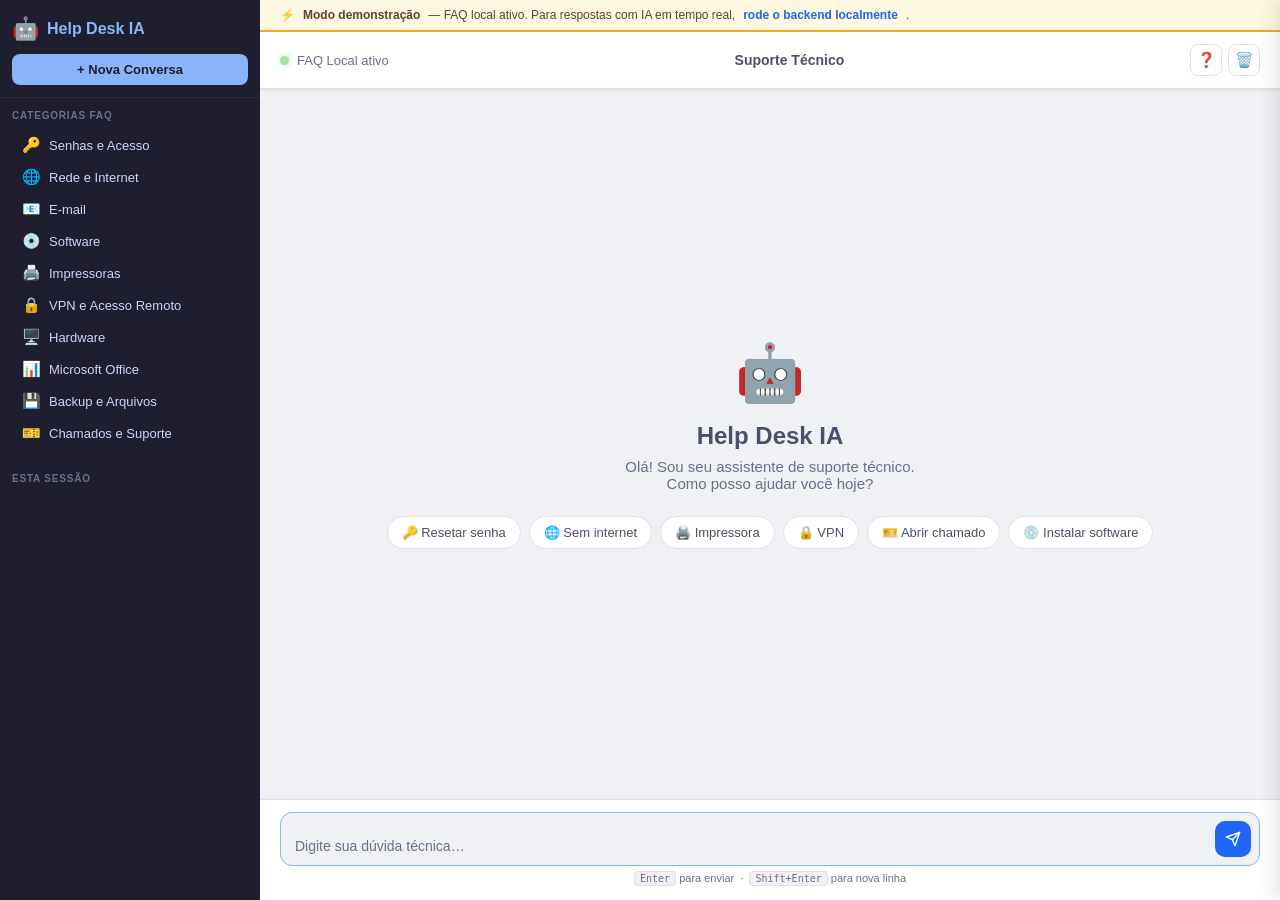
==== docs/index.html @ 4202dc55 "feat: add static demo for GitHub Pages (docs/) Deploy-ready frontend in docs/ folder with local FAQ " ====
<!DOCTYPE html>
<html lang="pt-BR">
<head>
  <meta charset="UTF-8" />
  <meta name="viewport" content="width=device-width, initial-scale=1.0" />
  <title>Help Desk IA</title>
  <link rel="stylesheet" href="css/style.css" />
  <style>
    .demo-banner {
      background: #fff8e1;
      border-bottom: 2px solid #f9a825;
      padding: 8px 20px;
      font-size: 12px;
      color: #5d4037;
      display: flex;
      align-items: center;
      gap: 8px;
      flex-shrink: 0;
    }
    .demo-banner a {
      color: #1e66f5;
      font-weight: 600;
      text-decoration: none;
    }
    .demo-banner a:hover { text-decoration: underline; }
  </style>
</head>
<body>

<div class="overlay" id="overlay" onclick="closeFaqDrawer()"></div>

<div class="app">

  <!-- ── Sidebar ─────────────────────────────────── -->
  <aside class="sidebar">
    <div class="sidebar-header">
      <div class="logo">
        <span class="logo-icon">🤖</span>
        <span class="logo-text">Help Desk IA</span>
      </div>
      <button class="new-chat-btn" id="newChatBtn">+ Nova Conversa</button>
    </div>

    <div class="sidebar-scroll">
      <div class="sidebar-section">
        <h3>Categorias FAQ</h3>
        <div id="faqCategories"></div>
      </div>

      <div class="sidebar-section">
        <h3>Esta sessão</h3>
        <div id="sessionsList"></div>
      </div>
    </div>
  </aside>

  <!-- ── Chat Main ────────────────────────────────── -->
  <main class="chat-main">

    <!-- Demo banner -->
    <div class="demo-banner">
      ⚡ <strong>Modo demonstração</strong> — FAQ local ativo. Para respostas com IA em tempo real,
      <a href="https://github.com/Twoopia/chatbot-helpdesk-ia" target="_blank">rode o backend localmente</a>.
    </div>

    <div class="chat-header">
      <div class="chat-status">
        <span class="status-dot" id="statusDot"></span>
        <span id="statusText">FAQ Local</span>
      </div>
      <span class="header-title">Suporte Técnico</span>
      <div class="chat-actions">
        <button class="btn-icon" title="Ver FAQ" onclick="openFaqDrawer()">❓</button>
        <button class="btn-icon" id="clearBtn" title="Limpar conversa">🗑️</button>
      </div>
    </div>

    <div class="messages-container" id="messagesContainer">
      <div class="welcome" id="welcomeScreen">
        <div class="welcome-icon">🤖</div>
        <h2>Help Desk IA</h2>
        <p>Olá! Sou seu assistente de suporte técnico.<br>Como posso ajudar você hoje?</p>
        <div class="quick-actions">
          <button class="quick-btn" onclick="sendQuick('Como resetar minha senha?')">🔑 Resetar senha</button>
          <button class="quick-btn" onclick="sendQuick('Estou sem acesso à internet')">🌐 Sem internet</button>
          <button class="quick-btn" onclick="sendQuick('Impressora não funciona')">🖨️ Impressora</button>
          <button class="quick-btn" onclick="sendQuick('Como conectar à VPN?')">🔒 VPN</button>
          <button class="quick-btn" onclick="sendQuick('Como abrir um chamado?')">🎫 Abrir chamado</button>
          <button class="quick-btn" onclick="sendQuick('Como instalar um programa?')">💿 Instalar software</button>
        </div>
      </div>
    </div>

    <div class="typing-indicator" id="typingIndicator" style="display:none">
      <div class="typing-dots"><span></span><span></span><span></span></div>
      <span class="typing-text">Buscando resposta…</span>
    </div>

    <div class="input-area">
      <div class="input-wrap">
        <textarea
          id="messageInput"
          placeholder="Digite sua dúvida técnica…"
          rows="1"
          autofocus
        ></textarea>
        <button class="send-btn" id="sendBtn">
          <svg viewBox="0 0 24 24" fill="none" stroke-width="2" stroke-linecap="round" stroke-linejoin="round">
            <line x1="22" y1="2" x2="11" y2="13"></line>
            <polygon points="22 2 15 22 11 13 2 9 22 2"></polygon>
          </svg>
        </button>
      </div>
      <div class="input-hint">
        <kbd>Enter</kbd> para enviar &nbsp;·&nbsp; <kbd>Shift+Enter</kbd> para nova linha
      </div>
    </div>
  </main>
</div>

<!-- ── FAQ Drawer ──────────────────────────────────── -->
<aside class="faq-drawer" id="faqDrawer">
  <div class="faq-drawer-header">
    <h3>Perguntas Frequentes</h3>
    <button class="faq-close" onclick="closeFaqDrawer()">✕</button>
  </div>
  <div class="faq-drawer-body" id="faqDrawerBody">
    <p style="color:var(--text-secondary);font-size:13px">Carregando FAQ…</p>
  </div>
</aside>

<script src="js/app.js"></script>
</body>
</html>
---- docs/css/style.css ----
:root {
  --sidebar-w: 260px;
  --sidebar-bg: #1e1e2e;
  --sidebar-text: #cdd6f4;
  --sidebar-muted: #6c7086;
  --sidebar-hover: #313244;
  --sidebar-active: #45475a;
  --accent: #89b4fa;
  --accent-dark: #74c7ec;
  --chat-bg: #eff1f5;
  --surface: #ffffff;
  --border: #dce0e8;
  --user-bg: #1e66f5;
  --user-text: #ffffff;
  --bot-bg: #ffffff;
  --bot-text: #4c4f69;
  --faq-bg: #e6f0ff;
  --faq-text: #1e66f5;
  --faq-border: #89b4fa;
  --error-bg: #fff1f0;
  --error-text: #c0392b;
  --text-primary: #4c4f69;
  --text-secondary: #6c6f85;
  --shadow-sm: 0 1px 3px rgba(0,0,0,.08);
  --shadow-md: 0 4px 12px rgba(0,0,0,.12);
  --radius: 12px;
  --radius-sm: 8px;
  --radius-msg: 18px;
  --font: -apple-system, BlinkMacSystemFont, "Segoe UI", Roboto, sans-serif;
}

*, *::before, *::after { box-sizing: border-box; margin: 0; padding: 0; }

html, body { height: 100%; overflow: hidden; }

body {
  font-family: var(--font);
  font-size: 14px;
  color: var(--text-primary);
  background: var(--chat-bg);
}

/* ── Layout ─────────────────────────────────────────── */
.app { display: flex; height: 100vh; }

/* ── Sidebar ─────────────────────────────────────────── */
.sidebar {
  width: var(--sidebar-w);
  background: var(--sidebar-bg);
  color: var(--sidebar-text);
  display: flex;
  flex-direction: column;
  flex-shrink: 0;
  overflow: hidden;
}

.sidebar-header {
  padding: 16px 12px 12px;
  border-bottom: 1px solid rgba(255,255,255,.06);
}

.logo {
  display: flex;
  align-items: center;
  gap: 8px;
  margin-bottom: 12px;
}

.logo-icon { font-size: 22px; }
.logo-text { font-size: 16px; font-weight: 700; color: var(--accent); }

.new-chat-btn {
  width: 100%;
  padding: 8px 12px;
  background: var(--accent);
  color: #1e1e2e;
  border: none;
  border-radius: var(--radius-sm);
  font-size: 13px;
  font-weight: 600;
  cursor: pointer;
  transition: opacity .15s;
}
.new-chat-btn:hover { opacity: .88; }

.sidebar-section { padding: 12px; }
.sidebar-section h3 {
  font-size: 10px;
  font-weight: 700;
  letter-spacing: .08em;
  text-transform: uppercase;
  color: var(--sidebar-muted);
  margin-bottom: 8px;
}

.sidebar-scroll { overflow-y: auto; flex: 1; }

.sidebar-scroll::-webkit-scrollbar { width: 4px; }
.sidebar-scroll::-webkit-scrollbar-thumb { background: rgba(255,255,255,.15); border-radius: 4px; }

/* Categories */
.cat-btn {
  display: flex;
  align-items: center;
  gap: 8px;
  width: 100%;
  padding: 7px 10px;
  background: none;
  border: none;
  border-radius: var(--radius-sm);
  color: var(--sidebar-text);
  font-size: 13px;
  cursor: pointer;
  text-align: left;
  transition: background .15s;
}
.cat-btn:hover { background: var(--sidebar-hover); }
.cat-icon { font-size: 15px; }

/* Sessions */
.session-item {
  display: flex;
  align-items: center;
  gap: 8px;
  padding: 8px 10px;
  border-radius: var(--radius-sm);
  cursor: pointer;
  transition: background .15s;
}
.session-item:hover { background: var(--sidebar-hover); }
.session-item.active { background: var(--sidebar-active); }

.session-title {
  flex: 1;
  font-size: 12px;
  color: var(--sidebar-text);
  white-space: nowrap;
  overflow: hidden;
  text-overflow: ellipsis;
}
.session-time {
  font-size: 10px;
  color: var(--sidebar-muted);
  flex-shrink: 0;
}

/* ── Chat Main ───────────────────────────────────────── */
.chat-main {
  flex: 1;
  display: flex;
  flex-direction: column;
  min-width: 0;
  background: var(--chat-bg);
}

.chat-header {
  display: flex;
  align-items: center;
  justify-content: space-between;
  padding: 12px 20px;
  background: var(--surface);
  border-bottom: 1px solid var(--border);
  box-shadow: var(--shadow-sm);
  flex-shrink: 0;
}

.chat-status { display: flex; align-items: center; gap: 8px; }

.status-dot {
  width: 9px;
  height: 9px;
  border-radius: 50%;
  background: #a6e3a1;
  box-shadow: 0 0 6px #a6e3a1;
  transition: background .3s, box-shadow .3s;
}
.status-dot.offline { background: #f38ba8; box-shadow: 0 0 6px #f38ba8; }
.status-dot.connecting { background: #f9e2af; box-shadow: 0 0 6px #f9e2af; }

#statusText { font-size: 13px; color: var(--text-secondary); }

.header-title { font-weight: 600; color: var(--text-primary); }

.chat-actions { display: flex; gap: 6px; }
.btn-icon {
  width: 32px; height: 32px;
  display: flex; align-items: center; justify-content: center;
  background: none;
  border: 1px solid var(--border);
  border-radius: var(--radius-sm);
  cursor: pointer;
  font-size: 15px;
  transition: background .15s;
}
.btn-icon:hover { background: var(--border); }

/* ── Messages ────────────────────────────────────────── */
.messages-container {
  flex: 1;
  overflow-y: auto;
  padding: 20px;
  display: flex;
  flex-direction: column;
  gap: 16px;
}

.messages-container::-webkit-scrollbar { width: 5px; }
.messages-container::-webkit-scrollbar-thumb { background: var(--border); border-radius: 4px; }

/* Welcome screen */
.welcome {
  display: flex;
  flex-direction: column;
  align-items: center;
  justify-content: center;
  flex: 1;
  text-align: center;
  padding: 40px 20px;
  color: var(--text-secondary);
}
.welcome-icon { font-size: 56px; margin-bottom: 16px; }
.welcome h2 { font-size: 24px; font-weight: 700; color: var(--text-primary); margin-bottom: 8px; }
.welcome p { font-size: 15px; margin-bottom: 24px; }

.quick-actions { display: flex; flex-wrap: wrap; gap: 8px; justify-content: center; }
.quick-btn {
  padding: 8px 14px;
  background: var(--surface);
  border: 1px solid var(--border);
  border-radius: 20px;
  font-size: 13px;
  cursor: pointer;
  transition: all .15s;
  color: var(--text-primary);
}
.quick-btn:hover { border-color: var(--accent); color: var(--user-bg); background: #eef3ff; }

/* Message row */
.msg-row {
  display: flex;
  gap: 10px;
  animation: fadeIn .2s ease;
}
.msg-row.user { flex-direction: row-reverse; }

@keyframes fadeIn { from { opacity: 0; transform: translateY(6px); } to { opacity: 1; transform: none; } }

.msg-avatar {
  width: 32px; height: 32px;
  border-radius: 50%;
  display: flex; align-items: center; justify-content: center;
  font-size: 16px;
  flex-shrink: 0;
  margin-top: 2px;
}
.msg-row.user .msg-avatar { background: var(--user-bg); }
.msg-row.assistant .msg-avatar { background: var(--surface); border: 1px solid var(--border); }

.msg-body { max-width: 72%; display: flex; flex-direction: column; gap: 3px; }
.msg-row.user .msg-body { align-items: flex-end; }

.msg-bubble {
  padding: 11px 14px;
  border-radius: var(--radius-msg);
  line-height: 1.55;
  word-break: break-word;
  white-space: pre-wrap;
  box-shadow: var(--shadow-sm);
}
.msg-row.user .msg-bubble {
  background: var(--user-bg);
  color: var(--user-text);
  border-bottom-right-radius: 4px;
}
.msg-row.assistant .msg-bubble {
  background: var(--bot-bg);
  color: var(--bot-text);
  border-bottom-left-radius: 4px;
}
.msg-row.assistant.faq .msg-bubble {
  background: var(--faq-bg);
  color: var(--faq-text);
  border-left: 3px solid var(--faq-border);
}
.msg-row.assistant.error .msg-bubble {
  background: var(--error-bg);
  color: var(--error-text);
}

.msg-meta {
  display: flex;
  align-items: center;
  gap: 6px;
  font-size: 10px;
  color: var(--text-secondary);
  padding: 0 4px;
}

.source-badge {
  padding: 1px 6px;
  border-radius: 10px;
  font-size: 9px;
  font-weight: 700;
  letter-spacing: .04em;
  text-transform: uppercase;
}
.badge-ai { background: #dde8ff; color: #1e66f5; }
.badge-faq { background: #d5f5e3; color: #1e8449; }
.badge-error { background: #fde8e8; color: #c0392b; }

/* Streaming cursor */
.cursor {
  display: inline-block;
  width: 2px; height: 14px;
  background: var(--text-primary);
  border-radius: 1px;
  animation: blink .7s step-end infinite;
  vertical-align: text-bottom;
  margin-left: 2px;
}
@keyframes blink { 50% { opacity: 0; } }

/* Typing indicator */
.typing-indicator {
  display: flex;
  align-items: center;
  gap: 10px;
  padding: 0 20px 4px;
}
.typing-dots { display: flex; gap: 4px; }
.typing-dots span {
  width: 7px; height: 7px;
  background: var(--text-secondary);
  border-radius: 50%;
  animation: bounce 1.2s infinite;
}
.typing-dots span:nth-child(2) { animation-delay: .2s; }
.typing-dots span:nth-child(3) { animation-delay: .4s; }
@keyframes bounce { 0%,80%,100% { transform: translateY(0); } 40% { transform: translateY(-5px); } }
.typing-text { font-size: 12px; color: var(--text-secondary); }

/* ── Input area ──────────────────────────────────────── */
.input-area {
  padding: 12px 20px 16px;
  background: var(--surface);
  border-top: 1px solid var(--border);
  flex-shrink: 0;
}

.input-wrap {
  display: flex;
  align-items: flex-end;
  gap: 8px;
  background: var(--chat-bg);
  border: 1.5px solid var(--border);
  border-radius: var(--radius);
  padding: 8px 8px 8px 14px;
  transition: border-color .2s;
}
.input-wrap:focus-within { border-color: var(--accent); }

#messageInput {
  flex: 1;
  resize: none;
  border: none;
  background: transparent;
  font-family: var(--font);
  font-size: 14px;
  color: var(--text-primary);
  line-height: 1.5;
  max-height: 140px;
  outline: none;
}
#messageInput::placeholder { color: var(--text-secondary); }

.send-btn {
  width: 36px; height: 36px;
  display: flex; align-items: center; justify-content: center;
  background: var(--user-bg);
  border: none;
  border-radius: 10px;
  cursor: pointer;
  flex-shrink: 0;
  transition: opacity .15s, transform .1s;
}
.send-btn:hover { opacity: .88; }
.send-btn:active { transform: scale(.94); }
.send-btn:disabled { background: var(--border); cursor: not-allowed; }
.send-btn svg { width: 16px; height: 16px; color: #fff; stroke: #fff; }

.input-hint {
  margin-top: 6px;
  font-size: 11px;
  color: var(--text-secondary);
  text-align: center;
}
.input-hint kbd {
  padding: 1px 5px;
  background: var(--chat-bg);
  border: 1px solid var(--border);
  border-radius: 4px;
  font-size: 10px;
}

/* ── FAQ Drawer ──────────────────────────────────────── */
.faq-drawer {
  position: fixed;
  top: 0; right: 0;
  width: 360px; height: 100%;
  background: var(--surface);
  box-shadow: -4px 0 20px rgba(0,0,0,.12);
  z-index: 100;
  display: flex;
  flex-direction: column;
  transform: translateX(100%);
  transition: transform .25s ease;
}
.faq-drawer.open { transform: translateX(0); }

.faq-drawer-header {
  display: flex;
  align-items: center;
  justify-content: space-between;
  padding: 16px 20px;
  border-bottom: 1px solid var(--border);
}
.faq-drawer-header h3 { font-size: 16px; font-weight: 600; }
.faq-close {
  width: 28px; height: 28px;
  display: flex; align-items: center; justify-content: center;
  background: none; border: none;
  border-radius: 6px; cursor: pointer; font-size: 16px;
  transition: background .15s;
}
.faq-close:hover { background: var(--chat-bg); }

.faq-drawer-body { flex: 1; overflow-y: auto; padding: 12px; }

.faq-item {
  border: 1px solid var(--border);
  border-radius: var(--radius-sm);
  margin-bottom: 10px;
  overflow: hidden;
}
.faq-question {
  display: flex;
  justify-content: space-between;
  align-items: center;
  padding: 12px 14px;
  cursor: pointer;
  font-weight: 500;
  font-size: 13px;
  transition: background .15s;
}
.faq-question:hover { background: var(--chat-bg); }
.faq-chevron { transition: transform .2s; font-size: 12px; }
.faq-item.expanded .faq-chevron { transform: rotate(180deg); }
.faq-answer {
  display: none;
  padding: 10px 14px 14px;
  font-size: 13px;
  line-height: 1.6;
  color: var(--text-secondary);
  border-top: 1px solid var(--border);
  white-space: pre-wrap;
}
.faq-item.expanded .faq-answer { display: block; }
.faq-use-btn {
  margin-top: 10px;
  padding: 5px 12px;
  background: var(--user-bg);
  color: #fff;
  border: none;
  border-radius: 6px;
  font-size: 12px;
  cursor: pointer;
  transition: opacity .15s;
}
.faq-use-btn:hover { opacity: .85; }

/* Overlay */
.overlay {
  display: none;
  position: fixed; inset: 0;
  background: rgba(0,0,0,.3);
  z-index: 99;
}
.overlay.visible { display: block; }

/* ── Responsive ──────────────────────────────────────── */
@media (max-width: 640px) {
  .sidebar { display: none; }
  .faq-drawer { width: 100%; }
}
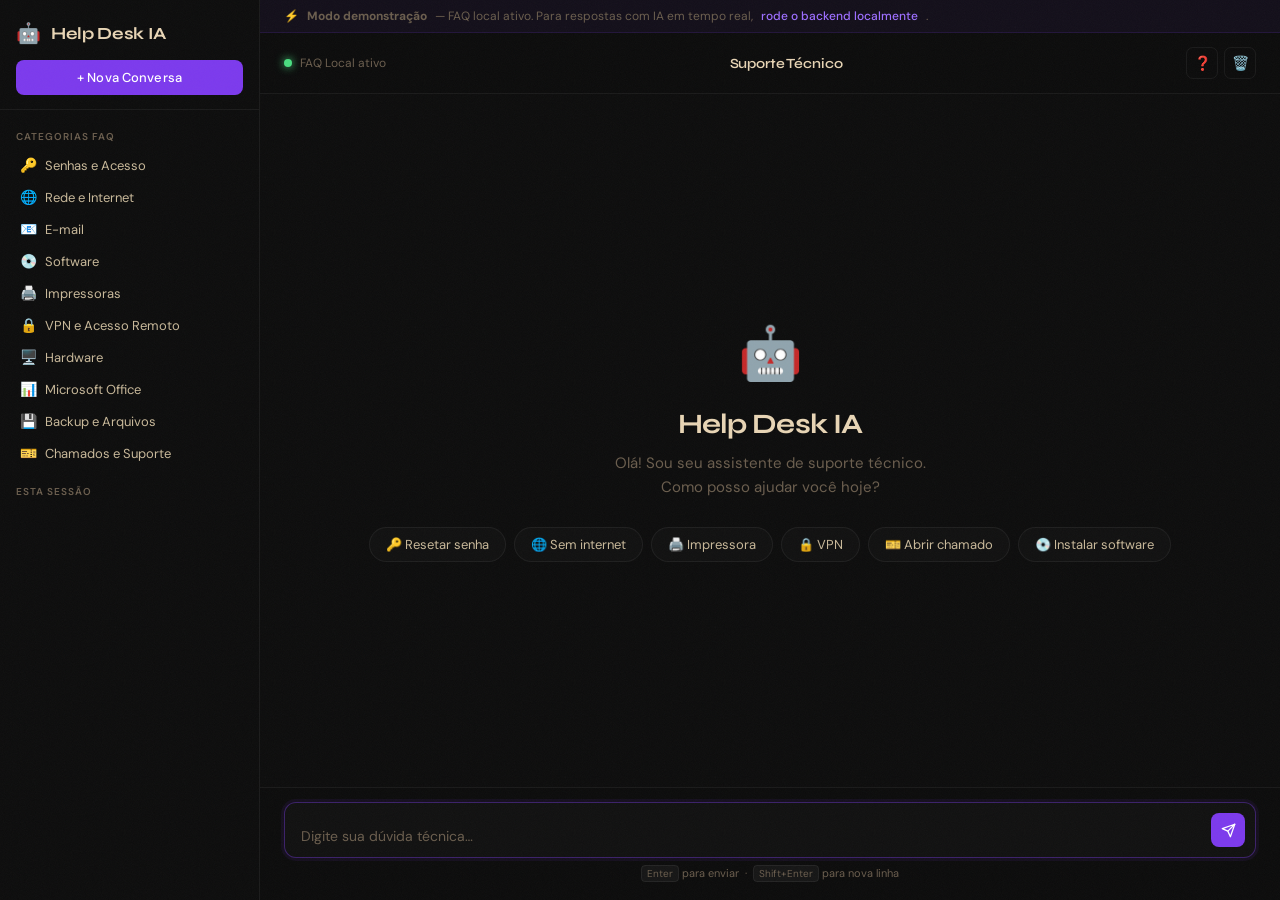
==== commit 1afd820e: "feat: apply dark editorial design system to frontend Redesign using Syne + DM Sans typography, #0D0D" ====
--- a/docs/index.html
+++ b/docs/index.html
@@ -4,28 +4,12 @@
   <meta charset="UTF-8" />
   <meta name="viewport" content="width=device-width, initial-scale=1.0" />
   <title>Help Desk IA</title>
+  <link rel="preconnect" href="https://fonts.googleapis.com" />
+  <link rel="preconnect" href="https://fonts.gstatic.com" crossorigin />
   <link rel="stylesheet" href="css/style.css" />
-  <style>
-    .demo-banner {
-      background: #fff8e1;
-      border-bottom: 2px solid #f9a825;
-      padding: 8px 20px;
-      font-size: 12px;
-      color: #5d4037;
-      display: flex;
-      align-items: center;
-      gap: 8px;
-      flex-shrink: 0;
-    }
-    .demo-banner a {
-      color: #1e66f5;
-      font-weight: 600;
-      text-decoration: none;
-    }
-    .demo-banner a:hover { text-decoration: underline; }
-  </style>
 </head>
 <body>
+<div class="grain"></div>
 
 <div class="overlay" id="overlay" onclick="closeFaqDrawer()"></div>
 
--- a/docs/css/style.css
+++ b/docs/css/style.css
@@ -1,53 +1,52 @@
+@import url('https://fonts.googleapis.com/css2?family=Syne:wght@400;600;700;800&family=DM+Sans:ital,opsz,wght@0,9..40,300;0,9..40,400;0,9..40,500;1,9..40,400&display=swap');
+
 :root {
-  --sidebar-w: 260px;
-  --sidebar-bg: #1e1e2e;
-  --sidebar-text: #cdd6f4;
-  --sidebar-muted: #6c7086;
-  --sidebar-hover: #313244;
-  --sidebar-active: #45475a;
-  --accent: #89b4fa;
-  --accent-dark: #74c7ec;
-  --chat-bg: #eff1f5;
-  --surface: #ffffff;
-  --border: #dce0e8;
-  --user-bg: #1e66f5;
-  --user-text: #ffffff;
-  --bot-bg: #ffffff;
-  --bot-text: #4c4f69;
-  --faq-bg: #e6f0ff;
-  --faq-text: #1e66f5;
-  --faq-border: #89b4fa;
-  --error-bg: #fff1f0;
-  --error-text: #c0392b;
-  --text-primary: #4c4f69;
-  --text-secondary: #6c6f85;
-  --shadow-sm: 0 1px 3px rgba(0,0,0,.08);
-  --shadow-md: 0 4px 12px rgba(0,0,0,.12);
-  --radius: 12px;
-  --radius-sm: 8px;
-  --radius-msg: 18px;
-  --font: -apple-system, BlinkMacSystemFont, "Segoe UI", Roboto, sans-serif;
+  --bg:           #0D0D0D;
+  --bg-card:      #111111;
+  --bg-elevated:  #161616;
+  --border:       rgba(255,255,255,0.06);
+  --accent:       #7C3AED;
+  --accent-light: #9D6EFF;
+  --accent-dim:   rgba(124,58,237,0.12);
+  --text:         #C9B99A;
+  --text-bright:  #E8D5B5;
+  --text-muted:   #6B5E4E;
+  --up:           #4ADE80;
+  --down:         #F87171;
+  --unknown:      #FBBF24;
+  --ease:         cubic-bezier(0.16, 1, 0.3, 1);
+  --sidebar-w:    260px;
 }
 
 *, *::before, *::after { box-sizing: border-box; margin: 0; padding: 0; }
-
 html, body { height: 100%; overflow: hidden; }
 
 body {
-  font-family: var(--font);
+  font-family: 'DM Sans', -apple-system, sans-serif;
   font-size: 14px;
-  color: var(--text-primary);
-  background: var(--chat-bg);
-}
-
-/* ── Layout ─────────────────────────────────────────── */
+  color: var(--text);
+  background: var(--bg);
+}
+
+/* ── Grain overlay ───────────────────────────────────── */
+.grain {
+  position: fixed;
+  inset: 0;
+  pointer-events: none;
+  z-index: 9999;
+  opacity: 0.035;
+  background-image: url("data:image/svg+xml,%3Csvg viewBox='0 0 200 200' xmlns='http://www.w3.org/2000/svg'%3E%3Cfilter id='n'%3E%3CfeTurbulence type='fractalNoise' baseFrequency='0.85' numOctaves='4' stitchTiles='stitch'/%3E%3C/filter%3E%3Crect width='100%25' height='100%25' filter='url(%23n)'/%3E%3C/svg%3E");
+  background-size: 150px 150px;
+}
+
+/* ── Layout ──────────────────────────────────────────── */
 .app { display: flex; height: 100vh; }
 
 /* ── Sidebar ─────────────────────────────────────────── */
 .sidebar {
   width: var(--sidebar-w);
-  background: var(--sidebar-bg);
-  color: var(--sidebar-text);
+  background: var(--bg);
+  border-right: 1px solid var(--border);
   display: flex;
   flex-direction: column;
   flex-shrink: 0;
@@ -55,94 +54,97 @@
 }
 
 .sidebar-header {
-  padding: 16px 12px 12px;
-  border-bottom: 1px solid rgba(255,255,255,.06);
+  padding: 20px 16px 14px;
+  border-bottom: 1px solid var(--border);
 }
 
 .logo {
   display: flex;
   align-items: center;
-  gap: 8px;
-  margin-bottom: 12px;
-}
-
-.logo-icon { font-size: 22px; }
-.logo-text { font-size: 16px; font-weight: 700; color: var(--accent); }
+  gap: 10px;
+  margin-bottom: 14px;
+}
+.logo-icon { font-size: 20px; }
+.logo-text {
+  font-family: 'Syne', sans-serif;
+  font-size: 17px;
+  font-weight: 700;
+  color: var(--text-bright);
+  letter-spacing: -0.02em;
+}
 
 .new-chat-btn {
   width: 100%;
-  padding: 8px 12px;
+  padding: 9px 14px;
   background: var(--accent);
-  color: #1e1e2e;
+  color: #fff;
   border: none;
-  border-radius: var(--radius-sm);
+  border-radius: 8px;
+  font-family: 'DM Sans', sans-serif;
   font-size: 13px;
-  font-weight: 600;
-  cursor: pointer;
-  transition: opacity .15s;
-}
-.new-chat-btn:hover { opacity: .88; }
-
-.sidebar-section { padding: 12px; }
+  font-weight: 500;
+  cursor: pointer;
+  transition: box-shadow 0.7s var(--ease);
+  letter-spacing: 0.01em;
+}
+.new-chat-btn:hover {
+  box-shadow: 0 0 20px rgba(124,58,237,0.5), 0 0 40px rgba(124,58,237,0.15);
+}
+
+.sidebar-scroll { overflow-y: auto; flex: 1; padding: 8px 0; }
+.sidebar-scroll::-webkit-scrollbar { width: 3px; }
+.sidebar-scroll::-webkit-scrollbar-thumb { background: var(--border); border-radius: 4px; }
+
+.sidebar-section { padding: 12px 12px 4px; }
 .sidebar-section h3 {
   font-size: 10px;
-  font-weight: 700;
-  letter-spacing: .08em;
+  font-weight: 600;
+  letter-spacing: 0.1em;
   text-transform: uppercase;
-  color: var(--sidebar-muted);
-  margin-bottom: 8px;
-}
-
-.sidebar-scroll { overflow-y: auto; flex: 1; }
-
-.sidebar-scroll::-webkit-scrollbar { width: 4px; }
-.sidebar-scroll::-webkit-scrollbar-thumb { background: rgba(255,255,255,.15); border-radius: 4px; }
-
-/* Categories */
+  color: var(--text-muted);
+  margin-bottom: 6px;
+  padding: 0 4px;
+}
+
 .cat-btn {
   display: flex;
   align-items: center;
   gap: 8px;
   width: 100%;
-  padding: 7px 10px;
+  padding: 7px 8px;
   background: none;
   border: none;
-  border-radius: var(--radius-sm);
-  color: var(--sidebar-text);
+  border-radius: 6px;
+  color: var(--text);
+  font-family: 'DM Sans', sans-serif;
   font-size: 13px;
   cursor: pointer;
   text-align: left;
-  transition: background .15s;
-}
-.cat-btn:hover { background: var(--sidebar-hover); }
-.cat-icon { font-size: 15px; }
-
-/* Sessions */
+  transition: background 0.7s var(--ease), color 0.3s;
+}
+.cat-btn:hover { background: var(--accent-dim); color: var(--text-bright); }
+.cat-icon { font-size: 14px; }
+
 .session-item {
   display: flex;
   align-items: center;
   gap: 8px;
-  padding: 8px 10px;
-  border-radius: var(--radius-sm);
-  cursor: pointer;
-  transition: background .15s;
-}
-.session-item:hover { background: var(--sidebar-hover); }
-.session-item.active { background: var(--sidebar-active); }
-
+  padding: 8px;
+  border-radius: 6px;
+  cursor: pointer;
+  transition: background 0.7s var(--ease);
+}
+.session-item:hover { background: var(--bg-elevated); }
+.session-item.active { background: var(--accent-dim); }
 .session-title {
   flex: 1;
   font-size: 12px;
-  color: var(--sidebar-text);
+  color: var(--text);
   white-space: nowrap;
   overflow: hidden;
   text-overflow: ellipsis;
 }
-.session-time {
-  font-size: 10px;
-  color: var(--sidebar-muted);
-  flex-shrink: 0;
-}
+.session-time { font-size: 10px; color: var(--text-muted); flex-shrink: 0; }
 
 /* ── Chat Main ───────────────────────────────────────── */
 .chat-main {
@@ -150,36 +152,44 @@
   display: flex;
   flex-direction: column;
   min-width: 0;
-  background: var(--chat-bg);
+  background: var(--bg);
 }
 
 .chat-header {
   display: flex;
   align-items: center;
   justify-content: space-between;
-  padding: 12px 20px;
-  background: var(--surface);
+  padding: 14px 24px;
+  background: rgba(13,13,13,0.8);
+  backdrop-filter: blur(16px);
+  -webkit-backdrop-filter: blur(16px);
   border-bottom: 1px solid var(--border);
-  box-shadow: var(--shadow-sm);
   flex-shrink: 0;
+  position: sticky;
+  top: 0;
+  z-index: 10;
 }
 
 .chat-status { display: flex; align-items: center; gap: 8px; }
-
 .status-dot {
-  width: 9px;
-  height: 9px;
+  width: 8px; height: 8px;
   border-radius: 50%;
-  background: #a6e3a1;
-  box-shadow: 0 0 6px #a6e3a1;
-  transition: background .3s, box-shadow .3s;
-}
-.status-dot.offline { background: #f38ba8; box-shadow: 0 0 6px #f38ba8; }
-.status-dot.connecting { background: #f9e2af; box-shadow: 0 0 6px #f9e2af; }
-
-#statusText { font-size: 13px; color: var(--text-secondary); }
-
-.header-title { font-weight: 600; color: var(--text-primary); }
+  background: var(--up);
+  box-shadow: 0 0 8px var(--up);
+  transition: background 0.7s var(--ease), box-shadow 0.7s var(--ease);
+}
+.status-dot.offline { background: var(--down); box-shadow: 0 0 8px var(--down); }
+.status-dot.connecting { background: var(--unknown); box-shadow: 0 0 8px var(--unknown); }
+
+#statusText { font-size: 12px; color: var(--text-muted); }
+
+.header-title {
+  font-family: 'Syne', sans-serif;
+  font-size: 14px;
+  font-weight: 600;
+  color: var(--text-bright);
+  letter-spacing: -0.01em;
+}
 
 .chat-actions { display: flex; gap: 6px; }
 .btn-icon {
@@ -187,27 +197,27 @@
   display: flex; align-items: center; justify-content: center;
   background: none;
   border: 1px solid var(--border);
-  border-radius: var(--radius-sm);
-  cursor: pointer;
-  font-size: 15px;
-  transition: background .15s;
-}
-.btn-icon:hover { background: var(--border); }
+  border-radius: 7px;
+  cursor: pointer;
+  font-size: 14px;
+  color: var(--text-muted);
+  transition: background 0.7s var(--ease), border-color 0.3s, color 0.3s;
+}
+.btn-icon:hover { background: var(--bg-elevated); border-color: rgba(255,255,255,0.1); color: var(--text); }
 
 /* ── Messages ────────────────────────────────────────── */
 .messages-container {
   flex: 1;
   overflow-y: auto;
-  padding: 20px;
+  padding: 28px 24px;
   display: flex;
   flex-direction: column;
-  gap: 16px;
-}
-
-.messages-container::-webkit-scrollbar { width: 5px; }
+  gap: 20px;
+}
+.messages-container::-webkit-scrollbar { width: 4px; }
 .messages-container::-webkit-scrollbar-thumb { background: var(--border); border-radius: 4px; }
 
-/* Welcome screen */
+/* Welcome */
 .welcome {
   display: flex;
   flex-direction: column;
@@ -215,76 +225,97 @@
   justify-content: center;
   flex: 1;
   text-align: center;
-  padding: 40px 20px;
-  color: var(--text-secondary);
-}
-.welcome-icon { font-size: 56px; margin-bottom: 16px; }
-.welcome h2 { font-size: 24px; font-weight: 700; color: var(--text-primary); margin-bottom: 8px; }
-.welcome p { font-size: 15px; margin-bottom: 24px; }
+  padding: 60px 20px;
+}
+.welcome-icon { font-size: 52px; margin-bottom: 20px; }
+.welcome h2 {
+  font-family: 'Syne', sans-serif;
+  font-size: 28px;
+  font-weight: 700;
+  color: var(--text-bright);
+  letter-spacing: -0.03em;
+  margin-bottom: 10px;
+}
+.welcome p { font-size: 15px; color: var(--text-muted); margin-bottom: 28px; line-height: 1.6; }
 
 .quick-actions { display: flex; flex-wrap: wrap; gap: 8px; justify-content: center; }
 .quick-btn {
-  padding: 8px 14px;
-  background: var(--surface);
+  padding: 8px 16px;
+  background: var(--bg-card);
   border: 1px solid var(--border);
   border-radius: 20px;
+  font-family: 'DM Sans', sans-serif;
   font-size: 13px;
   cursor: pointer;
-  transition: all .15s;
-  color: var(--text-primary);
-}
-.quick-btn:hover { border-color: var(--accent); color: var(--user-bg); background: #eef3ff; }
-
-/* Message row */
+  color: var(--text);
+  transition: background 0.7s var(--ease), border-color 0.7s var(--ease),
+              color 0.3s, box-shadow 0.7s var(--ease);
+}
+.quick-btn:hover {
+  border-color: var(--accent);
+  color: var(--accent-light);
+  background: var(--accent-dim);
+  box-shadow: 0 0 16px rgba(124,58,237,0.2);
+}
+
+/* Message rows */
 .msg-row {
   display: flex;
-  gap: 10px;
-  animation: fadeIn .2s ease;
+  gap: 12px;
+  animation: msgIn 0.7s var(--ease);
 }
 .msg-row.user { flex-direction: row-reverse; }
 
-@keyframes fadeIn { from { opacity: 0; transform: translateY(6px); } to { opacity: 1; transform: none; } }
+@keyframes msgIn {
+  from { opacity: 0; transform: translateY(10px); }
+  to   { opacity: 1; transform: translateY(0); }
+}
 
 .msg-avatar {
-  width: 32px; height: 32px;
-  border-radius: 50%;
+  width: 30px; height: 30px;
+  border-radius: 8px;
   display: flex; align-items: center; justify-content: center;
-  font-size: 16px;
+  font-size: 14px;
   flex-shrink: 0;
   margin-top: 2px;
-}
-.msg-row.user .msg-avatar { background: var(--user-bg); }
-.msg-row.assistant .msg-avatar { background: var(--surface); border: 1px solid var(--border); }
-
-.msg-body { max-width: 72%; display: flex; flex-direction: column; gap: 3px; }
+  border: 1px solid var(--border);
+}
+.msg-row.user .msg-avatar { background: var(--accent); border-color: var(--accent); }
+.msg-row.assistant .msg-avatar { background: var(--bg-card); }
+
+.msg-body { max-width: 74%; display: flex; flex-direction: column; gap: 4px; }
 .msg-row.user .msg-body { align-items: flex-end; }
 
 .msg-bubble {
-  padding: 11px 14px;
-  border-radius: var(--radius-msg);
-  line-height: 1.55;
+  padding: 12px 16px;
+  border-radius: 14px;
+  line-height: 1.6;
   word-break: break-word;
   white-space: pre-wrap;
-  box-shadow: var(--shadow-sm);
 }
 .msg-row.user .msg-bubble {
-  background: var(--user-bg);
-  color: var(--user-text);
+  background: var(--accent);
+  color: #fff;
   border-bottom-right-radius: 4px;
+  box-shadow: 0 4px 24px rgba(124,58,237,0.3);
+  transition: box-shadow 0.7s var(--ease);
+}
+.msg-row.user .msg-bubble:hover {
+  box-shadow: 0 4px 32px rgba(124,58,237,0.5);
 }
 .msg-row.assistant .msg-bubble {
-  background: var(--bot-bg);
-  color: var(--bot-text);
+  background: var(--bg-card);
+  color: var(--text);
+  border: 1px solid var(--border);
   border-bottom-left-radius: 4px;
 }
 .msg-row.assistant.faq .msg-bubble {
-  background: var(--faq-bg);
-  color: var(--faq-text);
-  border-left: 3px solid var(--faq-border);
+  border-left: 2px solid var(--up);
+  background: rgba(74,222,128,0.04);
 }
 .msg-row.assistant.error .msg-bubble {
-  background: var(--error-bg);
-  color: var(--error-text);
+  border-left: 2px solid var(--unknown);
+  background: rgba(251,191,36,0.04);
 }
 
 .msg-meta {
@@ -292,29 +323,28 @@
   align-items: center;
   gap: 6px;
   font-size: 10px;
-  color: var(--text-secondary);
+  color: var(--text-muted);
   padding: 0 4px;
 }
-
 .source-badge {
-  padding: 1px 6px;
+  padding: 1px 7px;
   border-radius: 10px;
   font-size: 9px;
-  font-weight: 700;
-  letter-spacing: .04em;
+  font-weight: 600;
+  letter-spacing: 0.06em;
   text-transform: uppercase;
 }
-.badge-ai { background: #dde8ff; color: #1e66f5; }
-.badge-faq { background: #d5f5e3; color: #1e8449; }
-.badge-error { background: #fde8e8; color: #c0392b; }
+.badge-ai    { background: var(--accent-dim); color: var(--accent-light); }
+.badge-faq   { background: rgba(74,222,128,0.1); color: var(--up); }
+.badge-error { background: rgba(251,191,36,0.1); color: var(--unknown); }
 
 /* Streaming cursor */
 .cursor {
   display: inline-block;
-  width: 2px; height: 14px;
-  background: var(--text-primary);
+  width: 2px; height: 13px;
+  background: var(--accent-light);
   border-radius: 1px;
-  animation: blink .7s step-end infinite;
+  animation: blink 0.7s step-end infinite;
   vertical-align: text-bottom;
   margin-left: 2px;
 }
@@ -325,24 +355,29 @@
   display: flex;
   align-items: center;
   gap: 10px;
-  padding: 0 20px 4px;
+  padding: 0 24px 4px;
 }
 .typing-dots { display: flex; gap: 4px; }
 .typing-dots span {
-  width: 7px; height: 7px;
-  background: var(--text-secondary);
+  width: 6px; height: 6px;
+  background: var(--accent);
   border-radius: 50%;
   animation: bounce 1.2s infinite;
 }
-.typing-dots span:nth-child(2) { animation-delay: .2s; }
-.typing-dots span:nth-child(3) { animation-delay: .4s; }
-@keyframes bounce { 0%,80%,100% { transform: translateY(0); } 40% { transform: translateY(-5px); } }
-.typing-text { font-size: 12px; color: var(--text-secondary); }
+.typing-dots span:nth-child(2) { animation-delay: 0.2s; }
+.typing-dots span:nth-child(3) { animation-delay: 0.4s; }
+@keyframes bounce {
+  0%,80%,100% { transform: translateY(0); }
+  40%         { transform: translateY(-5px); }
+}
+.typing-text { font-size: 12px; color: var(--text-muted); }
 
 /* ── Input area ──────────────────────────────────────── */
 .input-area {
-  padding: 12px 20px 16px;
-  background: var(--surface);
+  padding: 14px 24px 20px;
+  background: rgba(13,13,13,0.8);
+  backdrop-filter: blur(16px);
+  -webkit-backdrop-filter: blur(16px);
   border-top: 1px solid var(--border);
   flex-shrink: 0;
 }
@@ -351,69 +386,89 @@
   display: flex;
   align-items: flex-end;
   gap: 8px;
-  background: var(--chat-bg);
-  border: 1.5px solid var(--border);
-  border-radius: var(--radius);
-  padding: 8px 8px 8px 14px;
-  transition: border-color .2s;
-}
-.input-wrap:focus-within { border-color: var(--accent); }
+  background: var(--bg-card);
+  border: 1px solid var(--border);
+  border-radius: 12px;
+  padding: 10px 10px 10px 16px;
+  transition: border-color 0.7s var(--ease), box-shadow 0.7s var(--ease);
+}
+.input-wrap:focus-within {
+  border-color: rgba(124,58,237,0.4);
+  box-shadow: 0 0 0 3px rgba(124,58,237,0.08);
+}
 
 #messageInput {
   flex: 1;
   resize: none;
   border: none;
   background: transparent;
-  font-family: var(--font);
+  font-family: 'DM Sans', sans-serif;
   font-size: 14px;
-  color: var(--text-primary);
+  color: var(--text-bright);
   line-height: 1.5;
   max-height: 140px;
   outline: none;
 }
-#messageInput::placeholder { color: var(--text-secondary); }
+#messageInput::placeholder { color: var(--text-muted); }
 
 .send-btn {
-  width: 36px; height: 36px;
+  width: 34px; height: 34px;
   display: flex; align-items: center; justify-content: center;
-  background: var(--user-bg);
+  background: var(--accent);
   border: none;
-  border-radius: 10px;
+  border-radius: 8px;
   cursor: pointer;
   flex-shrink: 0;
-  transition: opacity .15s, transform .1s;
-}
-.send-btn:hover { opacity: .88; }
-.send-btn:active { transform: scale(.94); }
-.send-btn:disabled { background: var(--border); cursor: not-allowed; }
-.send-btn svg { width: 16px; height: 16px; color: #fff; stroke: #fff; }
+  transition: box-shadow 0.7s var(--ease), transform 0.15s;
+}
+.send-btn:hover { box-shadow: 0 0 20px rgba(124,58,237,0.6); }
+.send-btn:active { transform: scale(0.92); }
+.send-btn:disabled { background: var(--bg-elevated); cursor: not-allowed; box-shadow: none; }
+.send-btn svg { width: 15px; height: 15px; stroke: #fff; }
 
 .input-hint {
-  margin-top: 6px;
+  margin-top: 8px;
   font-size: 11px;
-  color: var(--text-secondary);
+  color: var(--text-muted);
   text-align: center;
 }
 .input-hint kbd {
   padding: 1px 5px;
-  background: var(--chat-bg);
+  background: var(--bg-elevated);
   border: 1px solid var(--border);
   border-radius: 4px;
   font-size: 10px;
-}
+  font-family: inherit;
+  color: var(--text-muted);
+}
+
+/* ── Demo banner (docs/ version only) ───────────────── */
+.demo-banner {
+  background: rgba(124,58,237,0.06);
+  border-bottom: 1px solid rgba(124,58,237,0.15);
+  padding: 8px 24px;
+  font-size: 12px;
+  color: var(--text-muted);
+  display: flex;
+  align-items: center;
+  gap: 8px;
+  flex-shrink: 0;
+}
+.demo-banner a { color: var(--accent-light); text-decoration: none; font-weight: 500; }
+.demo-banner a:hover { color: var(--text-bright); }
 
 /* ── FAQ Drawer ──────────────────────────────────────── */
 .faq-drawer {
   position: fixed;
   top: 0; right: 0;
   width: 360px; height: 100%;
-  background: var(--surface);
-  box-shadow: -4px 0 20px rgba(0,0,0,.12);
+  background: var(--bg-card);
+  border-left: 1px solid var(--border);
   z-index: 100;
   display: flex;
   flex-direction: column;
   transform: translateX(100%);
-  transition: transform .25s ease;
+  transition: transform 0.7s var(--ease);
 }
 .faq-drawer.open { transform: translateX(0); }
 
@@ -421,68 +476,90 @@
   display: flex;
   align-items: center;
   justify-content: space-between;
-  padding: 16px 20px;
+  padding: 18px 20px;
   border-bottom: 1px solid var(--border);
 }
-.faq-drawer-header h3 { font-size: 16px; font-weight: 600; }
+.faq-drawer-header h3 {
+  font-family: 'Syne', sans-serif;
+  font-size: 15px;
+  font-weight: 600;
+  color: var(--text-bright);
+  letter-spacing: -0.01em;
+}
 .faq-close {
   width: 28px; height: 28px;
   display: flex; align-items: center; justify-content: center;
-  background: none; border: none;
-  border-radius: 6px; cursor: pointer; font-size: 16px;
-  transition: background .15s;
-}
-.faq-close:hover { background: var(--chat-bg); }
-
-.faq-drawer-body { flex: 1; overflow-y: auto; padding: 12px; }
+  background: none;
+  border: 1px solid var(--border);
+  border-radius: 6px;
+  cursor: pointer;
+  font-size: 14px;
+  color: var(--text-muted);
+  transition: background 0.7s var(--ease), color 0.3s;
+}
+.faq-close:hover { background: var(--bg-elevated); color: var(--text); }
+
+.faq-drawer-body { flex: 1; overflow-y: auto; padding: 14px; }
+.faq-drawer-body::-webkit-scrollbar { width: 3px; }
+.faq-drawer-body::-webkit-scrollbar-thumb { background: var(--border); border-radius: 4px; }
 
 .faq-item {
   border: 1px solid var(--border);
-  border-radius: var(--radius-sm);
-  margin-bottom: 10px;
+  border-radius: 10px;
+  margin-bottom: 8px;
   overflow: hidden;
-}
+  transition: border-color 0.7s var(--ease);
+}
+.faq-item:hover { border-color: rgba(124,58,237,0.25); }
+
 .faq-question {
   display: flex;
   justify-content: space-between;
   align-items: center;
   padding: 12px 14px;
   cursor: pointer;
+  font-size: 13px;
+  color: var(--text);
   font-weight: 500;
-  font-size: 13px;
-  transition: background .15s;
-}
-.faq-question:hover { background: var(--chat-bg); }
-.faq-chevron { transition: transform .2s; font-size: 12px; }
+  gap: 8px;
+  transition: background 0.7s var(--ease), color 0.3s;
+}
+.faq-question:hover { background: var(--bg-elevated); color: var(--text-bright); }
+.faq-chevron { transition: transform 0.7s var(--ease); font-size: 11px; flex-shrink: 0; color: var(--text-muted); }
 .faq-item.expanded .faq-chevron { transform: rotate(180deg); }
+
 .faq-answer {
   display: none;
   padding: 10px 14px 14px;
   font-size: 13px;
-  line-height: 1.6;
-  color: var(--text-secondary);
+  line-height: 1.65;
+  color: var(--text-muted);
   border-top: 1px solid var(--border);
   white-space: pre-wrap;
 }
 .faq-item.expanded .faq-answer { display: block; }
+
 .faq-use-btn {
   margin-top: 10px;
-  padding: 5px 12px;
-  background: var(--user-bg);
+  padding: 6px 14px;
+  background: var(--accent);
   color: #fff;
   border: none;
   border-radius: 6px;
+  font-family: 'DM Sans', sans-serif;
   font-size: 12px;
-  cursor: pointer;
-  transition: opacity .15s;
-}
-.faq-use-btn:hover { opacity: .85; }
-
-/* Overlay */
+  font-weight: 500;
+  cursor: pointer;
+  transition: box-shadow 0.7s var(--ease);
+}
+.faq-use-btn:hover { box-shadow: 0 0 16px rgba(124,58,237,0.5); }
+
+/* ── Overlay ─────────────────────────────────────────── */
 .overlay {
   display: none;
   position: fixed; inset: 0;
-  background: rgba(0,0,0,.3);
+  background: rgba(0,0,0,0.55);
+  backdrop-filter: blur(2px);
   z-index: 99;
 }
 .overlay.visible { display: block; }
@@ -491,4 +568,7 @@
 @media (max-width: 640px) {
   .sidebar { display: none; }
   .faq-drawer { width: 100%; }
-}
+  .messages-container { padding: 20px 16px; }
+  .input-area { padding: 12px 16px 18px; }
+  .chat-header { padding: 12px 16px; }
+}
